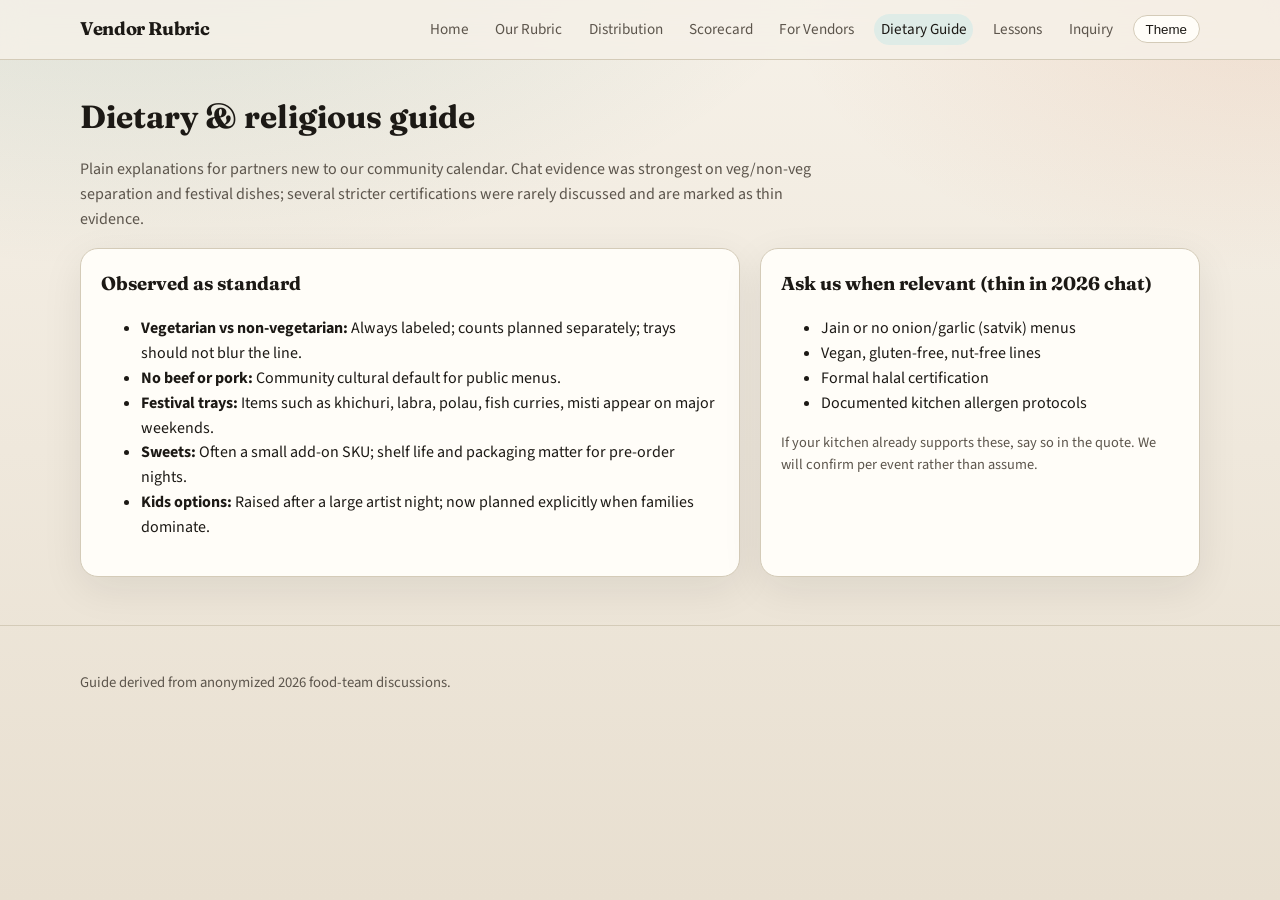
==== dietary.html @ 7648fad3 "Publish community vendor rubric site with distribution simulator. Evidence-backed scorecard from ano" ====
<!DOCTYPE html>
<html lang="en">
<head>
  <meta charset="UTF-8" />
  <meta name="viewport" content="width=device-width, initial-scale=1" />
  <title>Dietary & Religious Guide | Vendor Rubric</title>
  <link rel="preconnect" href="https://fonts.googleapis.com" />
  <link rel="preconnect" href="https://fonts.gstatic.com" crossorigin />
  <link href="https://fonts.googleapis.com/css2?family=Fraunces:opsz,wght@9..144,600;9..144,700&family=Source+Sans+3:wght@400;600;700&display=swap" rel="stylesheet" />
  <link rel="stylesheet" href="css/site.css" />
</head>
<body>
  <header class="site-header">
    <div class="wrap nav">
      <a class="brand" href="index.html">Vendor Rubric</a>
      <nav class="nav-links" aria-label="Primary">
        <a href="index.html">Home</a>
        <a href="rubric.html">Our Rubric</a>
        <a href="distribution.html">Distribution</a>
        <a href="scorecard.html">Scorecard</a>
        <a href="vendors-need.html">For Vendors</a>
        <a href="dietary.html">Dietary Guide</a>
        <a href="lessons.html">Lessons</a>
        <a href="inquiry.html">Inquiry</a>
        <button class="icon-btn" type="button" onclick="toggleTheme()" aria-label="Toggle theme">Theme</button>
      </nav>
    </div>
  </header>

  <main class="wrap section">
    <h1 style="font-family:var(--font-display);margin:0 0 0.5rem;">Dietary & religious guide</h1>
    <p class="intro">Plain explanations for partners new to our community calendar. Chat evidence was strongest on veg/non-veg separation and festival dishes; several stricter certifications were rarely discussed and are marked as thin evidence.</p>

    <div class="grid-2">
      <div class="panel">
        <h3>Observed as standard</h3>
        <ul>
          <li><strong>Vegetarian vs non-vegetarian:</strong> Always labeled; counts planned separately; trays should not blur the line.</li>
          <li><strong>No beef or pork:</strong> Community cultural default for public menus.</li>
          <li><strong>Festival trays:</strong> Items such as khichuri, labra, polau, fish curries, misti appear on major weekends.</li>
          <li><strong>Sweets:</strong> Often a small add-on SKU; shelf life and packaging matter for pre-order nights.</li>
          <li><strong>Kids options:</strong> Raised after a large artist night; now planned explicitly when families dominate.</li>
        </ul>
      </div>
      <div class="panel">
        <h3>Ask us when relevant (thin in 2026 chat)</h3>
        <ul>
          <li>Jain or no onion/garlic (satvik) menus</li>
          <li>Vegan, gluten-free, nut-free lines</li>
          <li>Formal halal certification</li>
          <li>Documented kitchen allergen protocols</li>
        </ul>
        <p class="small muted">If your kitchen already supports these, say so in the quote. We will confirm per event rather than assume.</p>
      </div>
    </div>
  </main>

  <footer><div class="wrap"><p>Guide derived from anonymized 2026 food-team discussions.</p></div></footer>
  <script src="js/site.js"></script>
</body>
</html>
---- css/site.css ----
:root {
  --bg: #f6f1e8;
  --bg-accent: #e8dfd0;
  --ink: #1c1915;
  --muted: #5c554c;
  --card: #fffdf8;
  --line: #d4cbb8;
  --brand: #0f5c4c;
  --brand-2: #c45c26;
  --warn: #a33b2b;
  --ok: #2f6b3a;
  --chip: #dfece7;
  --shadow: 0 12px 40px rgba(28, 25, 21, 0.08);
  --radius: 18px;
  --font-display: "Fraunces", "Georgia", serif;
  --font-body: "Source Sans 3", "Segoe UI", sans-serif;
}

[data-theme="dark"] {
  --bg: #141210;
  --bg-accent: #1e1a16;
  --ink: #f3ebe0;
  --muted: #b7aea1;
  --card: #1c1814;
  --line: #3a332b;
  --brand: #6fc4b0;
  --brand-2: #e08a55;
  --warn: #ef8a7a;
  --ok: #7dcb8c;
  --chip: #24332e;
  --shadow: 0 12px 40px rgba(0, 0, 0, 0.35);
}

* { box-sizing: border-box; }
html { scroll-behavior: smooth; }
body {
  margin: 0;
  font-family: var(--font-body);
  color: var(--ink);
  background:
    radial-gradient(1200px 600px at 10% -10%, rgba(15, 92, 76, 0.12), transparent 60%),
    radial-gradient(900px 500px at 100% 0%, rgba(196, 92, 38, 0.12), transparent 55%),
    linear-gradient(180deg, var(--bg), var(--bg-accent));
  min-height: 100vh;
  line-height: 1.55;
}

a { color: var(--brand); }
img { max-width: 100%; }

.wrap { width: min(1120px, calc(100% - 2rem)); margin: 0 auto; }

.site-header {
  position: sticky; top: 0; z-index: 20;
  backdrop-filter: blur(12px);
  background: color-mix(in srgb, var(--bg) 82%, transparent);
  border-bottom: 1px solid var(--line);
}
.nav {
  display: flex; flex-wrap: wrap; gap: 0.75rem 1rem;
  align-items: center; justify-content: space-between;
  padding: 0.85rem 0;
}
.brand {
  font-family: var(--font-display);
  font-weight: 700;
  font-size: 1.15rem;
  text-decoration: none;
  color: var(--ink);
  letter-spacing: -0.02em;
}
.nav-links { display: flex; flex-wrap: wrap; gap: 0.35rem 0.85rem; align-items: center; }
.nav-links a {
  text-decoration: none; color: var(--muted); font-size: 0.95rem;
  padding: 0.25rem 0.4rem; border-radius: 999px;
}
.nav-links a:hover, .nav-links a[aria-current="page"] {
  color: var(--ink); background: var(--chip);
}
.icon-btn {
  border: 1px solid var(--line); background: var(--card); color: var(--ink);
  border-radius: 999px; padding: 0.35rem 0.75rem; cursor: pointer;
}

.hero {
  padding: 3.5rem 0 2.5rem;
  display: grid; gap: 1.5rem;
}
.hero h1 {
  font-family: var(--font-display);
  font-size: clamp(2.2rem, 5vw, 3.6rem);
  line-height: 1.08; margin: 0; letter-spacing: -0.03em;
  max-width: 14ch;
}
.hero .lede { font-size: 1.15rem; color: var(--muted); max-width: 42rem; }
.pillars {
  display: grid; grid-template-columns: repeat(4, 1fr); gap: 0.75rem;
}
.pillar {
  background: var(--card); border: 1px solid var(--line); border-radius: var(--radius);
  padding: 1rem; box-shadow: var(--shadow);
  transform: translateY(8px); opacity: 0;
  animation: rise 0.7s ease forwards;
}
.pillar:nth-child(2) { animation-delay: 0.08s; }
.pillar:nth-child(3) { animation-delay: 0.16s; }
.pillar:nth-child(4) { animation-delay: 0.24s; }
.pillar strong { display: block; font-family: var(--font-display); font-size: 1.15rem; }
.pillar span { color: var(--muted); font-size: 0.92rem; }

@keyframes rise {
  to { transform: translateY(0); opacity: 1; }
}

.section { padding: 2rem 0 3rem; }
.section h2 {
  font-family: var(--font-display);
  font-size: clamp(1.6rem, 3vw, 2.2rem);
  margin: 0 0 0.75rem; letter-spacing: -0.02em;
}
.section p.intro { color: var(--muted); max-width: 46rem; }

.grid-2 { display: grid; grid-template-columns: 1.2fr 0.8fr; gap: 1.25rem; }
.grid-3 { display: grid; grid-template-columns: repeat(3, 1fr); gap: 1rem; }

.panel {
  background: var(--card); border: 1px solid var(--line);
  border-radius: var(--radius); padding: 1.25rem; box-shadow: var(--shadow);
}
.panel h3 { margin-top: 0; font-family: var(--font-display); }

.gate {
  display: flex; gap: 0.75rem; align-items: flex-start;
  padding: 0.75rem 0; border-bottom: 1px dashed var(--line);
}
.gate:last-child { border-bottom: 0; }
.badge {
  font-size: 0.75rem; font-weight: 700; letter-spacing: 0.04em;
  text-transform: uppercase; background: var(--chip); color: var(--brand);
  padding: 0.2rem 0.5rem; border-radius: 999px; white-space: nowrap;
}
.badge.warn { background: color-mix(in srgb, var(--warn) 20%, var(--card)); color: var(--warn); }
.badge.ok { background: color-mix(in srgb, var(--ok) 20%, var(--card)); color: var(--ok); }

.bar-row { display: grid; grid-template-columns: 10rem 1fr 2.5rem; gap: 0.6rem; align-items: center; margin: 0.45rem 0; }
.bar-track { height: 0.65rem; background: var(--bg-accent); border-radius: 999px; overflow: hidden; }
.bar-fill { height: 100%; background: linear-gradient(90deg, var(--brand), var(--brand-2)); border-radius: 999px; width: 0; transition: width 0.8s ease; }

table { width: 100%; border-collapse: collapse; font-size: 0.95rem; }
th, td { text-align: left; padding: 0.65rem 0.5rem; border-bottom: 1px solid var(--line); vertical-align: top; }
th { font-size: 0.8rem; text-transform: uppercase; letter-spacing: 0.04em; color: var(--muted); }

.btn {
  display: inline-flex; align-items: center; gap: 0.4rem;
  background: var(--brand); color: #fff; border: 0; border-radius: 999px;
  padding: 0.65rem 1.1rem; font-weight: 600; cursor: pointer; text-decoration: none;
}
.btn.secondary { background: transparent; color: var(--ink); border: 1px solid var(--line); }
.btn:hover { filter: brightness(1.05); }

.cta-row { display: flex; flex-wrap: wrap; gap: 0.75rem; margin-top: 1rem; }

label.field { display: block; margin: 0.75rem 0 0.25rem; font-weight: 600; font-size: 0.92rem; }
input, select, textarea {
  width: 100%; padding: 0.65rem 0.75rem; border-radius: 12px;
  border: 1px solid var(--line); background: var(--bg); color: var(--ink);
  font: inherit;
}
.score-grid { display: grid; gap: 0.85rem; }
.score-item {
  display: grid; grid-template-columns: 1fr auto; gap: 0.5rem; align-items: center;
  padding: 0.75rem; border: 1px solid var(--line); border-radius: 14px;
}
.score-item input[type="range"] { width: 100%; }
.total-score {
  font-family: var(--font-display); font-size: 3rem; margin: 0;
}
.muted { color: var(--muted); }
.small { font-size: 0.9rem; }

.dist-layout { display: grid; grid-template-columns: 1.1fr 0.9fr; gap: 1.25rem; }
.slot-card {
  border: 1px solid var(--line); border-radius: 14px; padding: 0.85rem; margin-bottom: 0.65rem;
  background: color-mix(in srgb, var(--card) 90%, var(--bg));
}
.slot-card header { display: flex; justify-content: space-between; gap: 0.5rem; margin-bottom: 0.4rem; }
.vendor-bars { display: grid; gap: 0.55rem; }
.vendor-bar {
  display: grid; grid-template-columns: 6.5rem 1fr 3rem; gap: 0.5rem; align-items: center;
}
.vendor-bar .fill {
  height: 1.1rem; border-radius: 8px; background: var(--brand);
  transition: width 0.35s ease, background 0.35s ease;
}
.vendor-bar.hot .fill { background: var(--warn); }
.vendor-bar.warn .fill { background: var(--brand-2); }
.alert {
  border-left: 4px solid var(--warn); padding: 0.75rem 1rem;
  background: color-mix(in srgb, var(--warn) 12%, var(--card));
  border-radius: 0 12px 12px 0; margin: 0.5rem 0;
}
.alert.ok { border-left-color: var(--ok); background: color-mix(in srgb, var(--ok) 12%, var(--card)); }

.timeline { list-style: none; padding: 0; margin: 0; }
.timeline li {
  position: relative; padding: 0 0 1.25rem 1.25rem;
  border-left: 2px solid var(--line);
}
.timeline li::before {
  content: ""; position: absolute; left: -6px; top: 0.35rem;
  width: 10px; height: 10px; border-radius: 50%; background: var(--brand-2);
}
.printable-actions { display: flex; gap: 0.5rem; margin-bottom: 1rem; }

footer {
  border-top: 1px solid var(--line); padding: 2rem 0 3rem; color: var(--muted); font-size: 0.92rem;
}

@media (max-width: 900px) {
  .pillars, .grid-2, .grid-3, .dist-layout { grid-template-columns: 1fr; }
  .bar-row { grid-template-columns: 1fr; }
}

@media print {
  .site-header, .icon-btn, .printable-actions, .cta-row .secondary { display: none !important; }
  body { background: #fff; color: #000; }
  .panel { box-shadow: none; border-color: #ccc; }
}
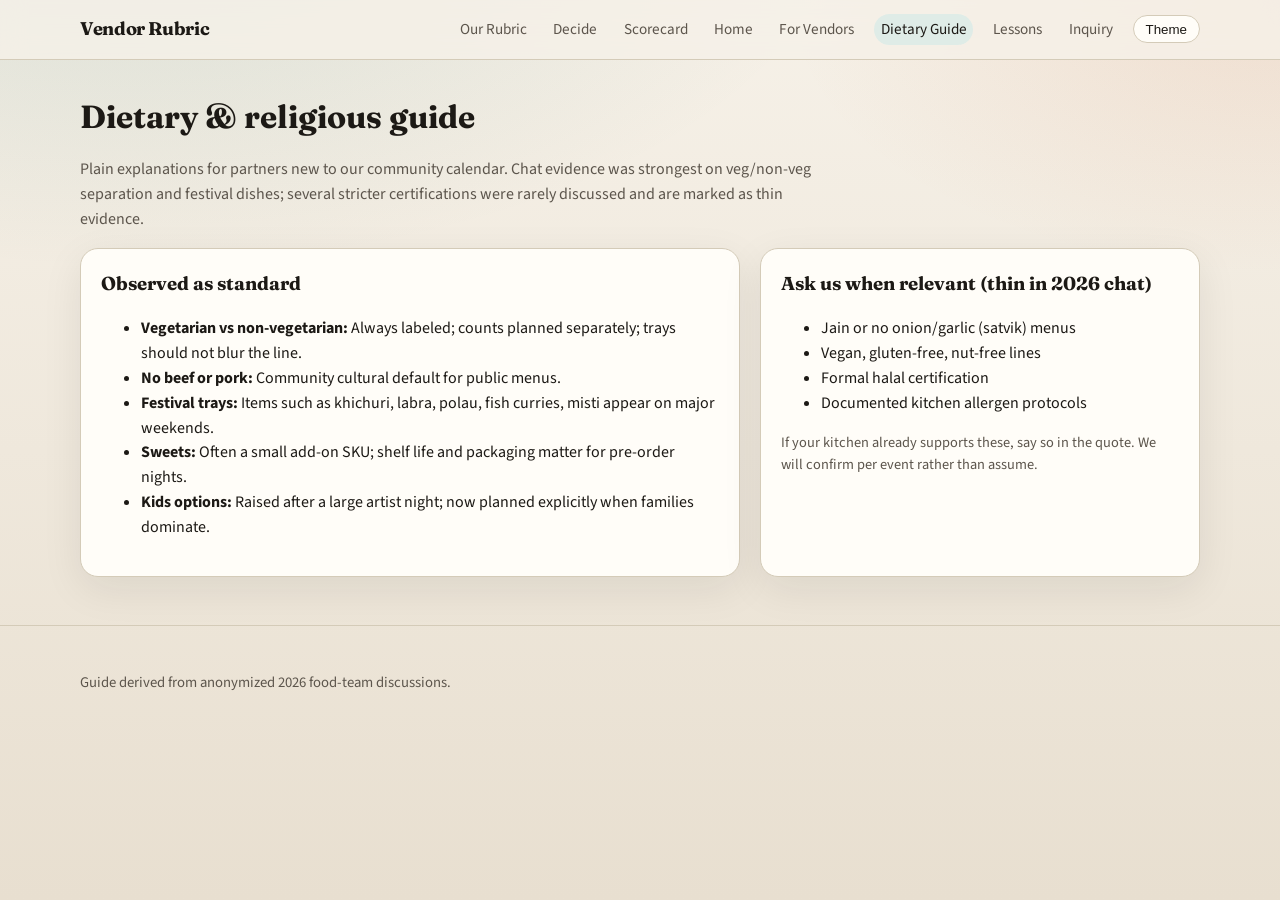
==== commit 32596ea6: "Align remaining page nav for rubric-first committee flow." ====
--- a/dietary.html
+++ b/dietary.html
@@ -14,10 +14,10 @@
     <div class="wrap nav">
       <a class="brand" href="index.html">Vendor Rubric</a>
       <nav class="nav-links" aria-label="Primary">
+        <a href="rubric.html">Our Rubric</a>
+        <a href="distribution.html">Decide</a>
+        <a href="scorecard.html">Scorecard</a>
         <a href="index.html">Home</a>
-        <a href="rubric.html">Our Rubric</a>
-        <a href="distribution.html">Distribution</a>
-        <a href="scorecard.html">Scorecard</a>
         <a href="vendors-need.html">For Vendors</a>
         <a href="dietary.html">Dietary Guide</a>
         <a href="lessons.html">Lessons</a>
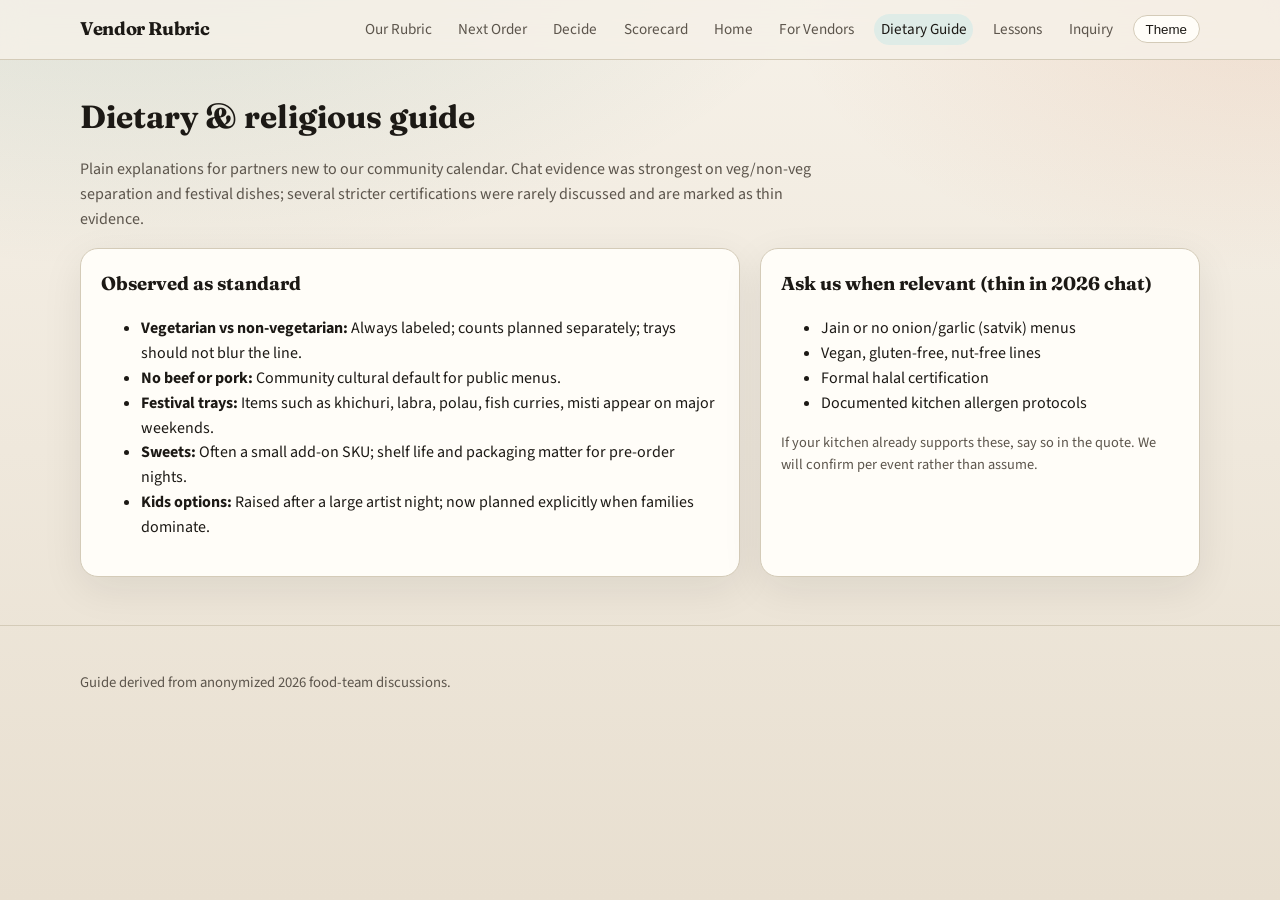
==== commit 4da3b39e: "Add next-order matrix advisor with merged vendors and committee partners. Sujoy/Nola and Kha-Bar/Chi" ====
--- a/dietary.html
+++ b/dietary.html
@@ -15,6 +15,7 @@
       <a class="brand" href="index.html">Vendor Rubric</a>
       <nav class="nav-links" aria-label="Primary">
         <a href="rubric.html">Our Rubric</a>
+        <a href="recommend.html">Next Order</a>
         <a href="distribution.html">Decide</a>
         <a href="scorecard.html">Scorecard</a>
         <a href="index.html">Home</a>
--- a/css/site.css
+++ b/css/site.css
@@ -186,8 +186,9 @@
 .slot-card header { display: flex; justify-content: space-between; gap: 0.5rem; margin-bottom: 0.4rem; }
 .vendor-bars { display: grid; gap: 0.55rem; }
 .vendor-bar {
-  display: grid; grid-template-columns: 6.5rem 1fr 3rem; gap: 0.5rem; align-items: center;
-}
+  display: grid; grid-template-columns: minmax(7rem, 11rem) 1fr 3rem; gap: 0.5rem; align-items: center;
+}
+.vendor-bar > span { font-size: 0.88rem; line-height: 1.2; }
 .vendor-bar .fill {
   height: 1.1rem; border-radius: 8px; background: var(--brand);
   transition: width 0.35s ease, background 0.35s ease;
